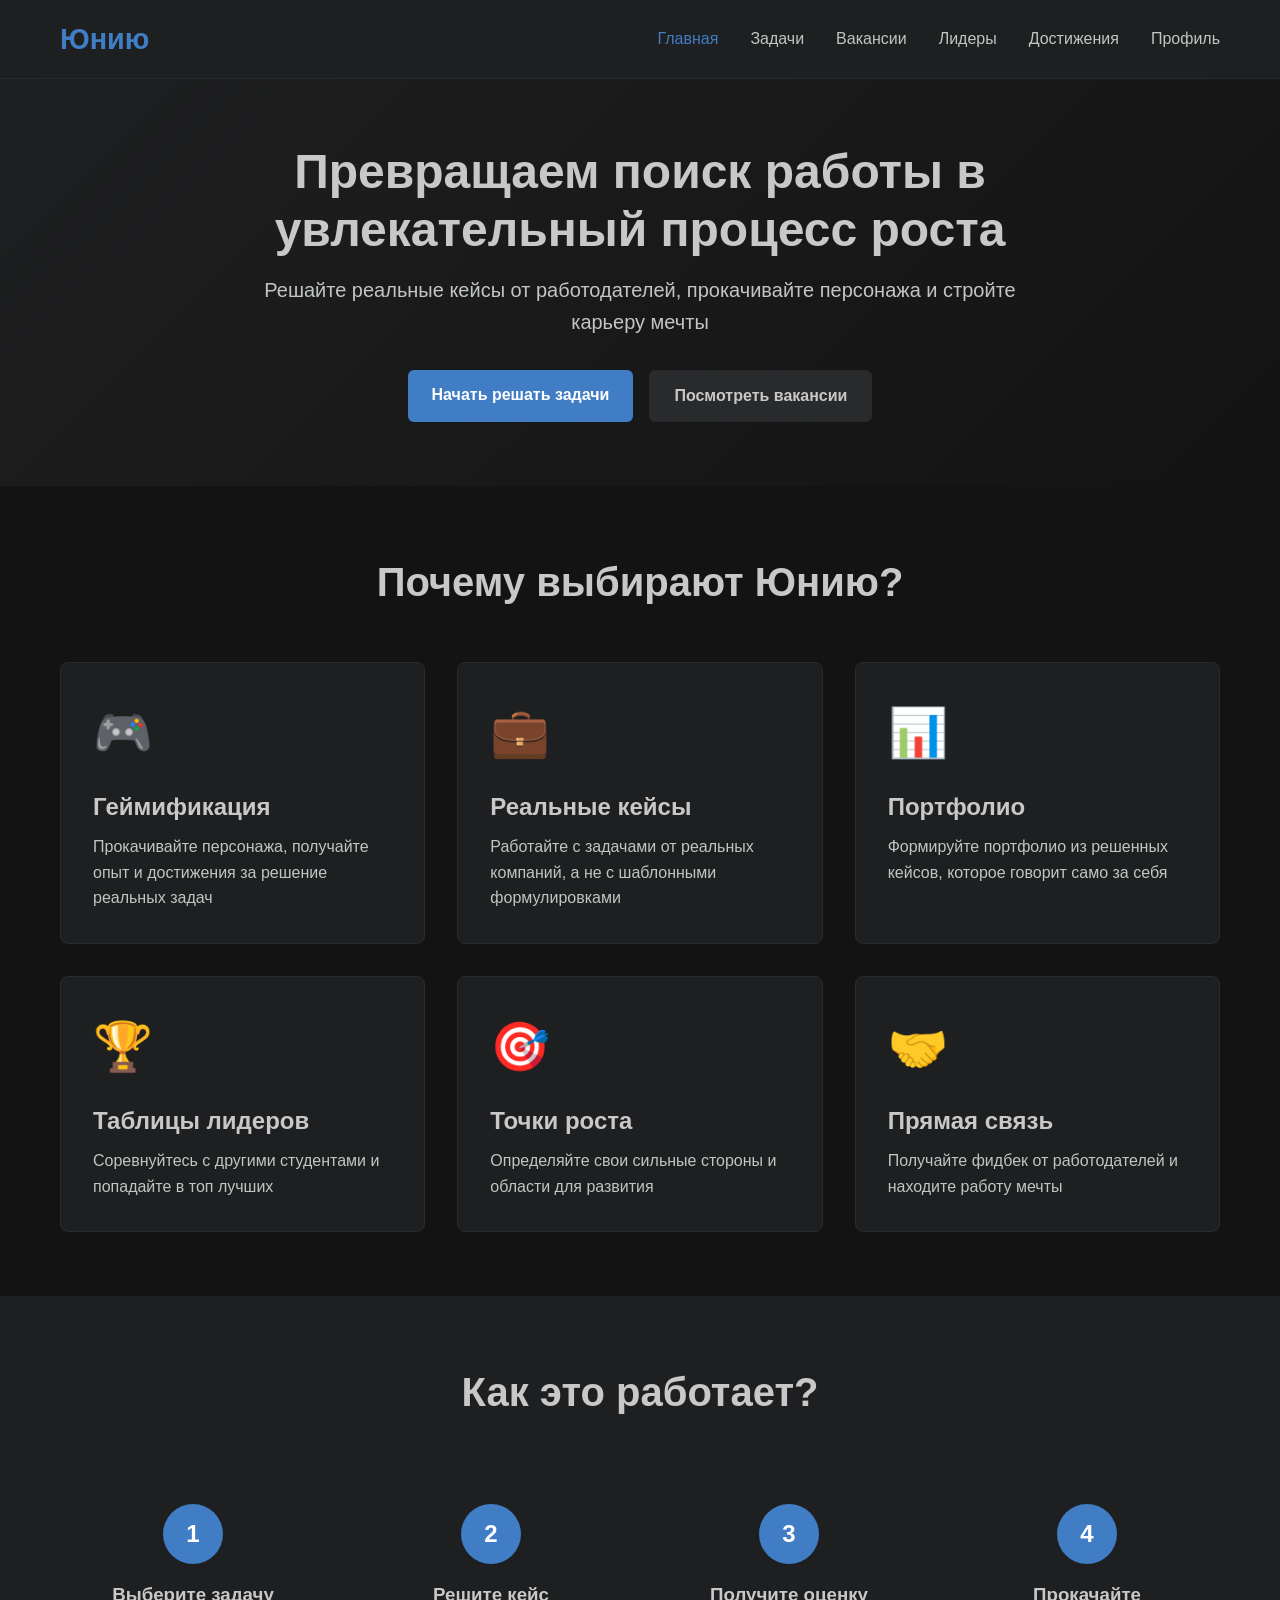
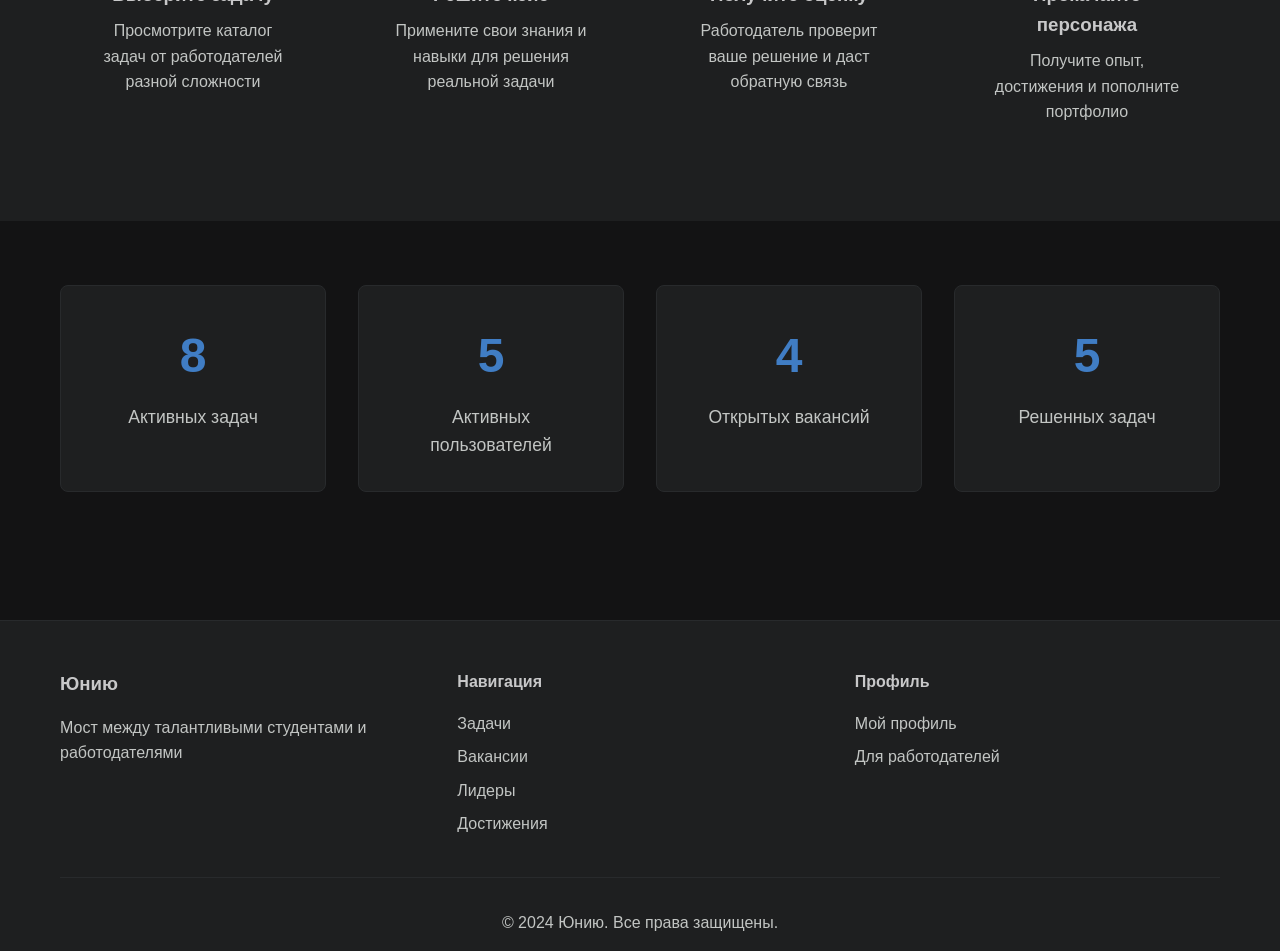
==== index.html @ 46f76412 "init commit" ====
<!DOCTYPE html>
<html lang="ru">
<head>
    <meta charset="UTF-8">
    <meta name="viewport" content="width=device-width, initial-scale=1.0">
    <title>Юнию - Платформа трудоустройства студентов</title>
    <link rel="stylesheet" href="styles.css">
</head>
<body>
    <header class="header">
        <div class="container">
            <div class="header-content">
                <div class="logo">
                    <h1>Юнию</h1>
                </div>
                <nav class="nav">
                    <a href="index.html" class="nav-link active">Главная</a>
                    <a href="tasks.html" class="nav-link">Задачи</a>
                    <a href="vacancies.html" class="nav-link">Вакансии</a>
                    <a href="leaderboard.html" class="nav-link">Лидеры</a>
                    <a href="achievements.html" class="nav-link">Достижения</a>
                    <a href="profile.html" class="nav-link">Профиль</a>
                </nav>
            </div>
        </div>
    </header>

    <main>
        <section class="hero">
            <div class="container">
                <div class="hero-content">
                    <h2 class="hero-title">Превращаем поиск работы в увлекательный процесс роста</h2>
                    <p class="hero-subtitle">Решайте реальные кейсы от работодателей, прокачивайте персонажа и стройте карьеру мечты</p>
                    <div class="hero-buttons">
                        <a href="tasks.html" class="btn btn-primary">Начать решать задачи</a>
                        <a href="vacancies.html" class="btn btn-secondary">Посмотреть вакансии</a>
                    </div>
                </div>
            </div>
        </section>

        <section class="features">
            <div class="container">
                <h2 class="section-title">Почему выбирают Юнию?</h2>
                <div class="features-grid">
                    <div class="feature-card">
                        <div class="feature-icon">🎮</div>
                        <h3>Геймификация</h3>
                        <p>Прокачивайте персонажа, получайте опыт и достижения за решение реальных задач</p>
                    </div>
                    <div class="feature-card">
                        <div class="feature-icon">💼</div>
                        <h3>Реальные кейсы</h3>
                        <p>Работайте с задачами от реальных компаний, а не с шаблонными формулировками</p>
                    </div>
                    <div class="feature-card">
                        <div class="feature-icon">📊</div>
                        <h3>Портфолио</h3>
                        <p>Формируйте портфолио из решенных кейсов, которое говорит само за себя</p>
                    </div>
                    <div class="feature-card">
                        <div class="feature-icon">🏆</div>
                        <h3>Таблицы лидеров</h3>
                        <p>Соревнуйтесь с другими студентами и попадайте в топ лучших</p>
                    </div>
                    <div class="feature-card">
                        <div class="feature-icon">🎯</div>
                        <h3>Точки роста</h3>
                        <p>Определяйте свои сильные стороны и области для развития</p>
                    </div>
                    <div class="feature-card">
                        <div class="feature-icon">🤝</div>
                        <h3>Прямая связь</h3>
                        <p>Получайте фидбек от работодателей и находите работу мечты</p>
                    </div>
                </div>
            </div>
        </section>

        <section class="how-it-works">
            <div class="container">
                <h2 class="section-title">Как это работает?</h2>
                <div class="steps">
                    <div class="step">
                        <div class="step-number">1</div>
                        <h3>Выберите задачу</h3>
                        <p>Просмотрите каталог задач от работодателей разной сложности</p>
                    </div>
                    <div class="step">
                        <div class="step-number">2</div>
                        <h3>Решите кейс</h3>
                        <p>Примените свои знания и навыки для решения реальной задачи</p>
                    </div>
                    <div class="step">
                        <div class="step-number">3</div>
                        <h3>Получите оценку</h3>
                        <p>Работодатель проверит ваше решение и даст обратную связь</p>
                    </div>
                    <div class="step">
                        <div class="step-number">4</div>
                        <h3>Прокачайте персонажа</h3>
                        <p>Получите опыт, достижения и пополните портфолио</p>
                    </div>
                </div>
            </div>
        </section>

        <section class="stats">
            <div class="container">
                <div class="stats-grid">
                    <div class="stat-item">
                        <div class="stat-number" id="stat-tasks">0</div>
                        <div class="stat-label">Активных задач</div>
                    </div>
                    <div class="stat-item">
                        <div class="stat-number" id="stat-users">0</div>
                        <div class="stat-label">Активных пользователей</div>
                    </div>
                    <div class="stat-item">
                        <div class="stat-number" id="stat-vacancies">0</div>
                        <div class="stat-label">Открытых вакансий</div>
                    </div>
                    <div class="stat-item">
                        <div class="stat-number" id="stat-solved">0</div>
                        <div class="stat-label">Решенных задач</div>
                    </div>
                </div>
            </div>
        </section>
    </main>

    <footer class="footer">
        <div class="container">
            <div class="footer-content">
                <div class="footer-section">
                    <h3>Юнию</h3>
                    <p>Мост между талантливыми студентами и работодателями</p>
                </div>
                <div class="footer-section">
                    <h4>Навигация</h4>
                    <a href="tasks.html">Задачи</a>
                    <a href="vacancies.html">Вакансии</a>
                    <a href="leaderboard.html">Лидеры</a>
                    <a href="achievements.html">Достижения</a>
                </div>
                <div class="footer-section">
                    <h4>Профиль</h4>
                    <a href="profile.html">Мой профиль</a>
                    <a href="employer-profile.html">Для работодателей</a>
                </div>
            </div>
            <div class="footer-bottom">
                <p>&copy; 2024 Юнию. Все права защищены.</p>
            </div>
        </div>
    </footer>

    <script src="data.js"></script>
    <script src="script.js"></script>
    <script>
        // Обновление статистики на главной
        document.addEventListener('DOMContentLoaded', function() {
            if (typeof appData !== 'undefined') {
                document.getElementById('stat-tasks').textContent = appData.tasks.filter(t => t.status === 'active').length;
                document.getElementById('stat-users').textContent = appData.users.length;
                document.getElementById('stat-vacancies').textContent = appData.vacancies.filter(v => v.status === 'open').length;
                document.getElementById('stat-solved').textContent = appData.solutions.filter(s => s.status === 'approved').length;
            }
        });
    </script>
</body>
</html>
---- styles.css ----
/* Reset and Base Styles */
* {
    margin: 0;
    padding: 0;
    box-sizing: border-box;
}

:root {
    --accent: #407dc4;
    --bg-black: #131314;
    --dark-gray-1: #1e1f20;
    --dark-gray-2: #282a2c;
    --gray-white: #c2c5c3;
    --white: #c8c8c9;
}

body {
    font-family: -apple-system, BlinkMacSystemFont, 'Segoe UI', Roboto, Oxygen, Ubuntu, Cantarell, sans-serif;
    background-color: var(--bg-black);
    color: var(--white);
    line-height: 1.6;
    min-height: 100vh;
}

.container {
    max-width: 1200px;
    margin: 0 auto;
    padding: 0 20px;
}

/* Header */
.header {
    background-color: var(--dark-gray-1);
    border-bottom: 1px solid var(--dark-gray-2);
    padding: 1rem 0;
    position: sticky;
    top: 0;
    z-index: 100;
}

.header-content {
    display: flex;
    justify-content: space-between;
    align-items: center;
}

.logo h1 {
    color: var(--accent);
    font-size: 1.8rem;
    font-weight: bold;
}

.nav {
    display: flex;
    gap: 2rem;
}

.nav-link {
    color: var(--gray-white);
    text-decoration: none;
    transition: color 0.3s;
    font-weight: 500;
}

.nav-link:hover,
.nav-link.active {
    color: var(--accent);
}

/* Buttons */
.btn {
    display: inline-block;
    padding: 0.75rem 1.5rem;
    border-radius: 6px;
    text-decoration: none;
    font-weight: 600;
    transition: all 0.3s;
    border: none;
    cursor: pointer;
    font-size: 1rem;
}

.btn-primary {
    background-color: var(--accent);
    color: white;
}

.btn-primary:hover {
    background-color: #3569a8;
    transform: translateY(-2px);
}

.btn-secondary {
    background-color: var(--dark-gray-2);
    color: var(--white);
    border: 1px solid var(--dark-gray-2);
}

.btn-secondary:hover {
    background-color: var(--dark-gray-1);
    border-color: var(--accent);
}

.btn-outline {
    background-color: transparent;
    border: 1px solid var(--accent);
    color: var(--accent);
}

.btn-outline:hover {
    background-color: var(--accent);
    color: white;
}

/* Hero Section */
.hero {
    padding: 4rem 0;
    background: linear-gradient(135deg, var(--dark-gray-1) 0%, var(--bg-black) 100%);
}

.hero-content {
    text-align: center;
    max-width: 800px;
    margin: 0 auto;
}

.hero-title {
    font-size: 3rem;
    margin-bottom: 1rem;
    color: var(--white);
    line-height: 1.2;
}

.hero-subtitle {
    font-size: 1.25rem;
    color: var(--gray-white);
    margin-bottom: 2rem;
}

.hero-buttons {
    display: flex;
    gap: 1rem;
    justify-content: center;
    flex-wrap: wrap;
}

/* Features Section */
.features {
    padding: 4rem 0;
}

.section-title {
    text-align: center;
    font-size: 2.5rem;
    margin-bottom: 3rem;
    color: var(--white);
}

.features-grid {
    display: grid;
    grid-template-columns: repeat(auto-fit, minmax(300px, 1fr));
    gap: 2rem;
}

.feature-card {
    background-color: var(--dark-gray-1);
    padding: 2rem;
    border-radius: 8px;
    border: 1px solid var(--dark-gray-2);
    transition: transform 0.3s, border-color 0.3s;
}

.feature-card:hover {
    transform: translateY(-5px);
    border-color: var(--accent);
}

.feature-icon {
    font-size: 3rem;
    margin-bottom: 1rem;
}

.feature-card h3 {
    color: var(--white);
    margin-bottom: 0.5rem;
    font-size: 1.5rem;
}

.feature-card p {
    color: var(--gray-white);
}

/* How It Works */
.how-it-works {
    padding: 4rem 0;
    background-color: var(--dark-gray-1);
}

.steps {
    display: grid;
    grid-template-columns: repeat(auto-fit, minmax(250px, 1fr));
    gap: 2rem;
}

.step {
    text-align: center;
    padding: 2rem;
}

.step-number {
    width: 60px;
    height: 60px;
    background-color: var(--accent);
    border-radius: 50%;
    display: flex;
    align-items: center;
    justify-content: center;
    font-size: 1.5rem;
    font-weight: bold;
    margin: 0 auto 1rem;
    color: white;
}

.step h3 {
    color: var(--white);
    margin-bottom: 0.5rem;
}

.step p {
    color: var(--gray-white);
}

/* Stats Section */
.stats {
    padding: 4rem 0;
}

.stats-grid {
    display: grid;
    grid-template-columns: repeat(auto-fit, minmax(200px, 1fr));
    gap: 2rem;
}

.stat-item {
    text-align: center;
    padding: 2rem;
    background-color: var(--dark-gray-1);
    border-radius: 8px;
    border: 1px solid var(--dark-gray-2);
}

.stat-number {
    font-size: 3rem;
    font-weight: bold;
    color: var(--accent);
    margin-bottom: 0.5rem;
}

.stat-label {
    color: var(--gray-white);
    font-size: 1.1rem;
}

/* Cards */
.card {
    background-color: var(--dark-gray-1);
    border: 1px solid var(--dark-gray-2);
    border-radius: 8px;
    padding: 1.5rem;
    transition: all 0.3s;
}

.card:hover {
    border-color: var(--accent);
    transform: translateY(-3px);
}

.card-title {
    color: var(--white);
    font-size: 1.5rem;
    margin-bottom: 0.5rem;
}

.card-subtitle {
    color: var(--gray-white);
    font-size: 0.9rem;
    margin-bottom: 1rem;
}

.card-content {
    color: var(--gray-white);
    margin-bottom: 1rem;
}

/* Task Cards */
.task-card {
    background-color: var(--dark-gray-1);
    border: 1px solid var(--dark-gray-2);
    border-radius: 8px;
    padding: 1.5rem;
    margin-bottom: 1.5rem;
    transition: all 0.3s;
}

.task-card:hover {
    border-color: var(--accent);
    transform: translateX(5px);
}

.task-header {
    display: flex;
    justify-content: space-between;
    align-items: start;
    margin-bottom: 1rem;
}

.task-title {
    color: var(--white);
    font-size: 1.3rem;
    margin-bottom: 0.5rem;
}

.task-company {
    color: var(--accent);
    font-size: 0.9rem;
}

.task-difficulty {
    padding: 0.25rem 0.75rem;
    border-radius: 12px;
    font-size: 0.85rem;
    font-weight: 600;
}

.difficulty-easy {
    background-color: #2d5016;
    color: #7cb342;
}

.difficulty-medium {
    background-color: #5d4037;
    color: #ff9800;
}

.difficulty-hard {
    background-color: #b71c1c;
    color: #ef5350;
}

.task-meta {
    display: flex;
    gap: 1.5rem;
    margin-top: 1rem;
    color: var(--gray-white);
    font-size: 0.9rem;
}

.task-meta span {
    display: flex;
    align-items: center;
    gap: 0.5rem;
}

/* Profile */
.profile-header {
    background-color: var(--dark-gray-1);
    padding: 3rem 0;
    border-bottom: 1px solid var(--dark-gray-2);
}

.profile-info {
    display: flex;
    gap: 2rem;
    align-items: center;
}

.avatar {
    width: 120px;
    height: 120px;
    border-radius: 50%;
    background-color: var(--accent);
    display: flex;
    align-items: center;
    justify-content: center;
    font-size: 3rem;
    color: white;
    border: 3px solid var(--dark-gray-2);
}

.profile-details h2 {
    color: var(--white);
    font-size: 2rem;
    margin-bottom: 0.5rem;
}

.profile-stats {
    display: flex;
    gap: 2rem;
    margin-top: 1rem;
}

.profile-stat {
    text-align: center;
}

.profile-stat-value {
    font-size: 1.5rem;
    font-weight: bold;
    color: var(--accent);
}

.profile-stat-label {
    color: var(--gray-white);
    font-size: 0.9rem;
}

/* Leaderboard */
.leaderboard-table {
    width: 100%;
    border-collapse: collapse;
    background-color: var(--dark-gray-1);
    border-radius: 8px;
    overflow: hidden;
}

.leaderboard-table th {
    background-color: var(--dark-gray-2);
    color: var(--white);
    padding: 1rem;
    text-align: left;
    font-weight: 600;
}

.leaderboard-table td {
    padding: 1rem;
    border-bottom: 1px solid var(--dark-gray-2);
    color: var(--gray-white);
}

.leaderboard-table tr:hover {
    background-color: var(--dark-gray-2);
}

.leaderboard-rank {
    font-weight: bold;
    color: var(--accent);
    width: 60px;
}

.leaderboard-filters {
    display: flex;
    gap: 1rem;
    margin-bottom: 2rem;
    flex-wrap: wrap;
}

.filter-btn {
    padding: 0.5rem 1rem;
    background-color: var(--dark-gray-1);
    border: 1px solid var(--dark-gray-2);
    color: var(--gray-white);
    border-radius: 6px;
    cursor: pointer;
    transition: all 0.3s;
}

.filter-btn:hover,
.filter-btn.active {
    background-color: var(--accent);
    border-color: var(--accent);
    color: white;
}

/* Achievements */
.achievements-grid {
    display: grid;
    grid-template-columns: repeat(auto-fill, minmax(250px, 1fr));
    gap: 1.5rem;
}

.achievement-card {
    background-color: var(--dark-gray-1);
    border: 1px solid var(--dark-gray-2);
    border-radius: 8px;
    padding: 1.5rem;
    text-align: center;
    transition: all 0.3s;
}

.achievement-card.unlocked {
    border-color: var(--accent);
    background-color: var(--dark-gray-2);
}

.achievement-card.locked {
    opacity: 0.5;
}

.achievement-icon {
    font-size: 3rem;
    margin-bottom: 1rem;
}

.achievement-title {
    color: var(--white);
    font-size: 1.2rem;
    margin-bottom: 0.5rem;
}

.achievement-desc {
    color: var(--gray-white);
    font-size: 0.9rem;
}

/* Vacancies */
.vacancy-card {
    background-color: var(--dark-gray-1);
    border: 1px solid var(--dark-gray-2);
    border-radius: 8px;
    padding: 1.5rem;
    margin-bottom: 1.5rem;
    transition: all 0.3s;
}

.vacancy-card:hover {
    border-color: var(--accent);
    transform: translateX(5px);
}

.vacancy-header {
    display: flex;
    justify-content: space-between;
    align-items: start;
    margin-bottom: 1rem;
}

.vacancy-title {
    color: var(--white);
    font-size: 1.3rem;
    margin-bottom: 0.5rem;
}

.vacancy-company {
    color: var(--accent);
    font-size: 1rem;
}

.vacancy-salary {
    color: var(--accent);
    font-weight: bold;
    font-size: 1.2rem;
}

.vacancy-tags {
    display: flex;
    gap: 0.5rem;
    flex-wrap: wrap;
    margin-top: 1rem;
}

.tag {
    padding: 0.25rem 0.75rem;
    background-color: var(--dark-gray-2);
    border-radius: 12px;
    font-size: 0.85rem;
    color: var(--gray-white);
}

/* Forms */
.form-group {
    margin-bottom: 1.5rem;
}

.form-label {
    display: block;
    color: var(--white);
    margin-bottom: 0.5rem;
    font-weight: 500;
}

.form-input,
.form-textarea,
.form-select {
    width: 100%;
    padding: 0.75rem;
    background-color: var(--dark-gray-2);
    border: 1px solid var(--dark-gray-2);
    border-radius: 6px;
    color: var(--white);
    font-size: 1rem;
    font-family: inherit;
}

.form-input:focus,
.form-textarea:focus,
.form-select:focus {
    outline: none;
    border-color: var(--accent);
}

.form-textarea {
    resize: vertical;
    min-height: 120px;
}

/* Footer */
.footer {
    background-color: var(--dark-gray-1);
    border-top: 1px solid var(--dark-gray-2);
    padding: 3rem 0 1rem;
    margin-top: 4rem;
}

.footer-content {
    display: grid;
    grid-template-columns: repeat(auto-fit, minmax(250px, 1fr));
    gap: 2rem;
    margin-bottom: 2rem;
}

.footer-section h3,
.footer-section h4 {
    color: var(--white);
    margin-bottom: 1rem;
}

.footer-section a {
    display: block;
    color: var(--gray-white);
    text-decoration: none;
    margin-bottom: 0.5rem;
    transition: color 0.3s;
}

.footer-section a:hover {
    color: var(--accent);
}

.footer-section p {
    color: var(--gray-white);
}

.footer-bottom {
    text-align: center;
    padding-top: 2rem;
    border-top: 1px solid var(--dark-gray-2);
    color: var(--gray-white);
}

/* Page Header */
.page-header {
    background-color: var(--dark-gray-1);
    padding: 2rem 0;
    border-bottom: 1px solid var(--dark-gray-2);
    margin-bottom: 2rem;
}

.page-header h1 {
    color: var(--white);
    font-size: 2.5rem;
    margin-bottom: 0.5rem;
}

.page-header p {
    color: var(--gray-white);
}

/* Content Section */
.content-section {
    padding: 2rem 0;
}

/* Badge */
.badge {
    display: inline-block;
    padding: 0.25rem 0.75rem;
    border-radius: 12px;
    font-size: 0.85rem;
    font-weight: 600;
}

.badge-success {
    background-color: #2d5016;
    color: #7cb342;
}

.badge-warning {
    background-color: #5d4037;
    color: #ff9800;
}

.badge-danger {
    background-color: #b71c1c;
    color: #ef5350;
}

.badge-info {
    background-color: #1565c0;
    color: #64b5f6;
}

/* Progress Bar */
.progress-bar {
    width: 100%;
    height: 8px;
    background-color: var(--dark-gray-2);
    border-radius: 4px;
    overflow: hidden;
    margin: 0.5rem 0;
}

.progress-fill {
    height: 100%;
    background-color: var(--accent);
    transition: width 0.3s;
}

/* Level Display */
.level-display {
    display: inline-flex;
    align-items: center;
    gap: 0.5rem;
    padding: 0.5rem 1rem;
    background-color: var(--dark-gray-2);
    border-radius: 6px;
}

.level-number {
    font-size: 1.5rem;
    font-weight: bold;
    color: var(--accent);
}

.level-label {
    color: var(--gray-white);
}

/* Responsive */
@media (max-width: 768px) {
    .header-content {
        flex-direction: column;
        gap: 1rem;
    }

    .nav {
        flex-wrap: wrap;
        justify-content: center;
    }

    .hero-title {
        font-size: 2rem;
    }

    .hero-buttons {
        flex-direction: column;
    }

    .profile-info {
        flex-direction: column;
        text-align: center;
    }

    .task-header,
    .vacancy-header {
        flex-direction: column;
    }
}
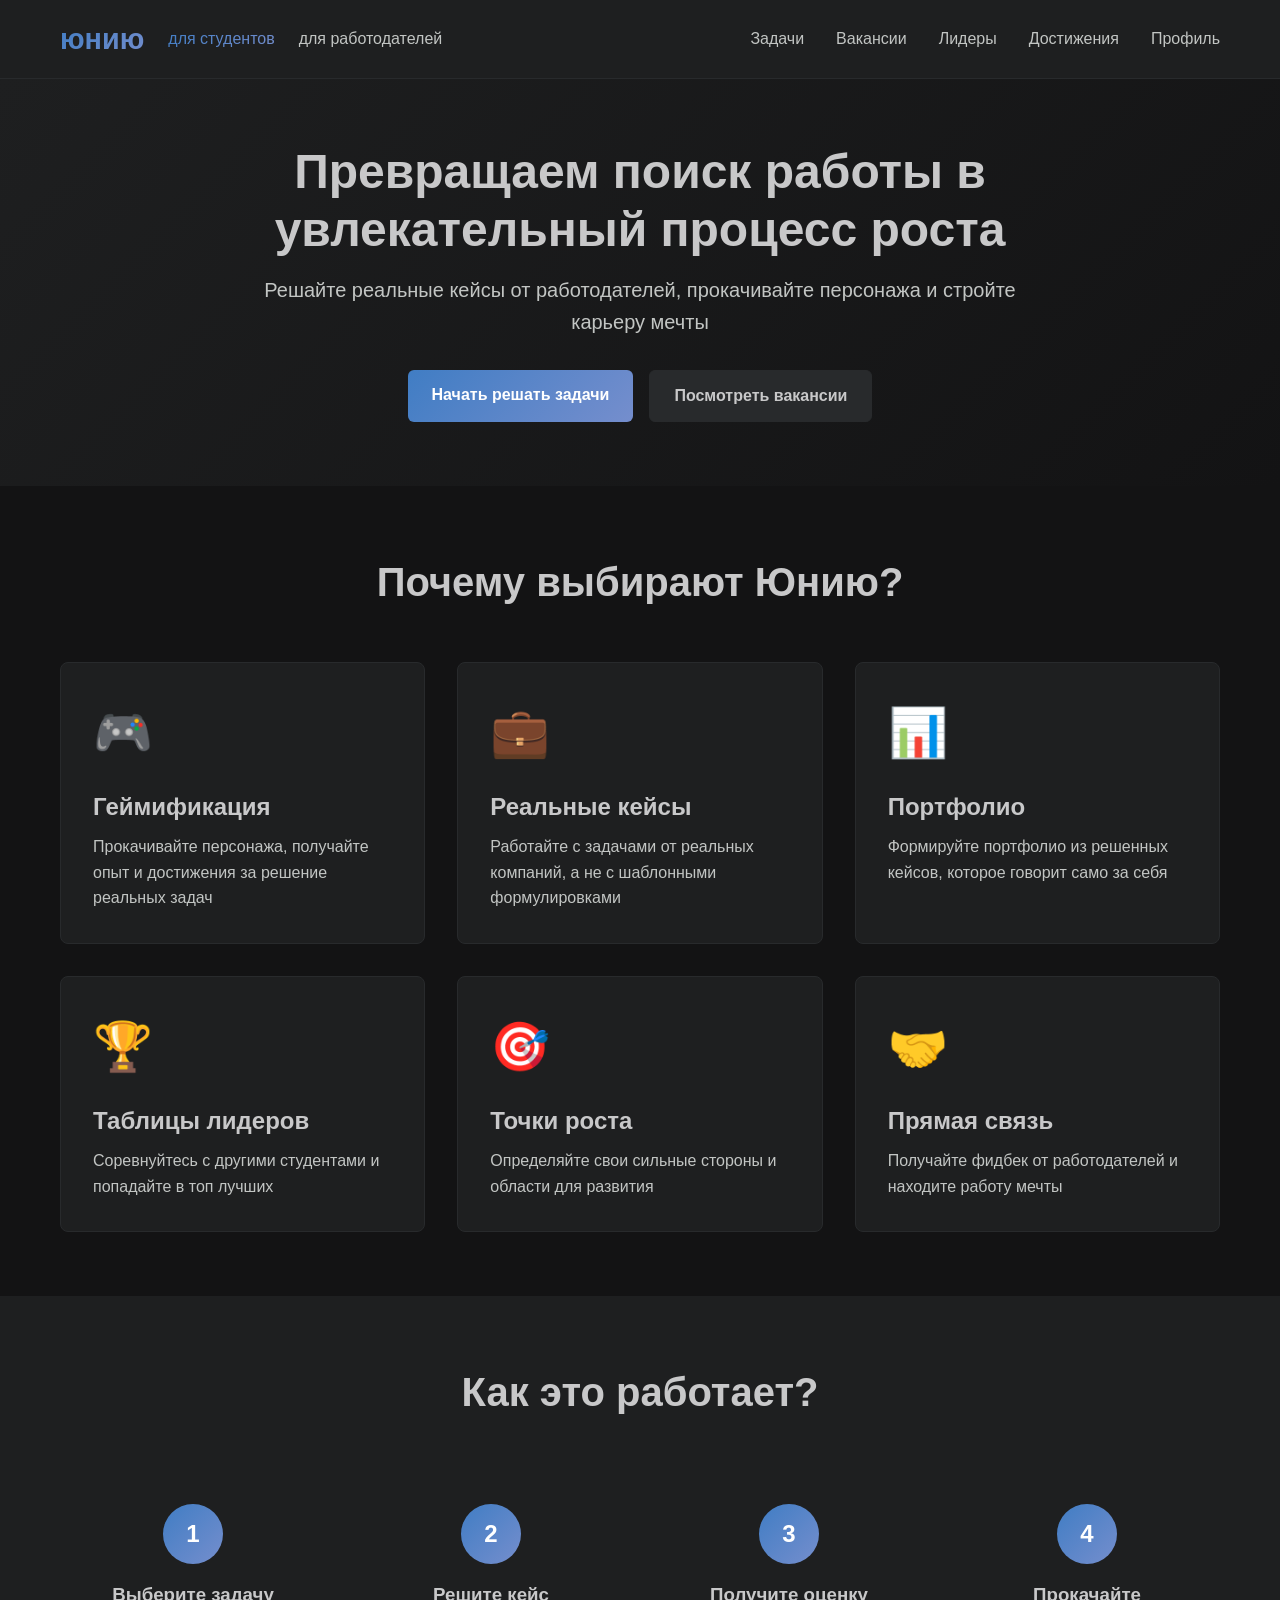
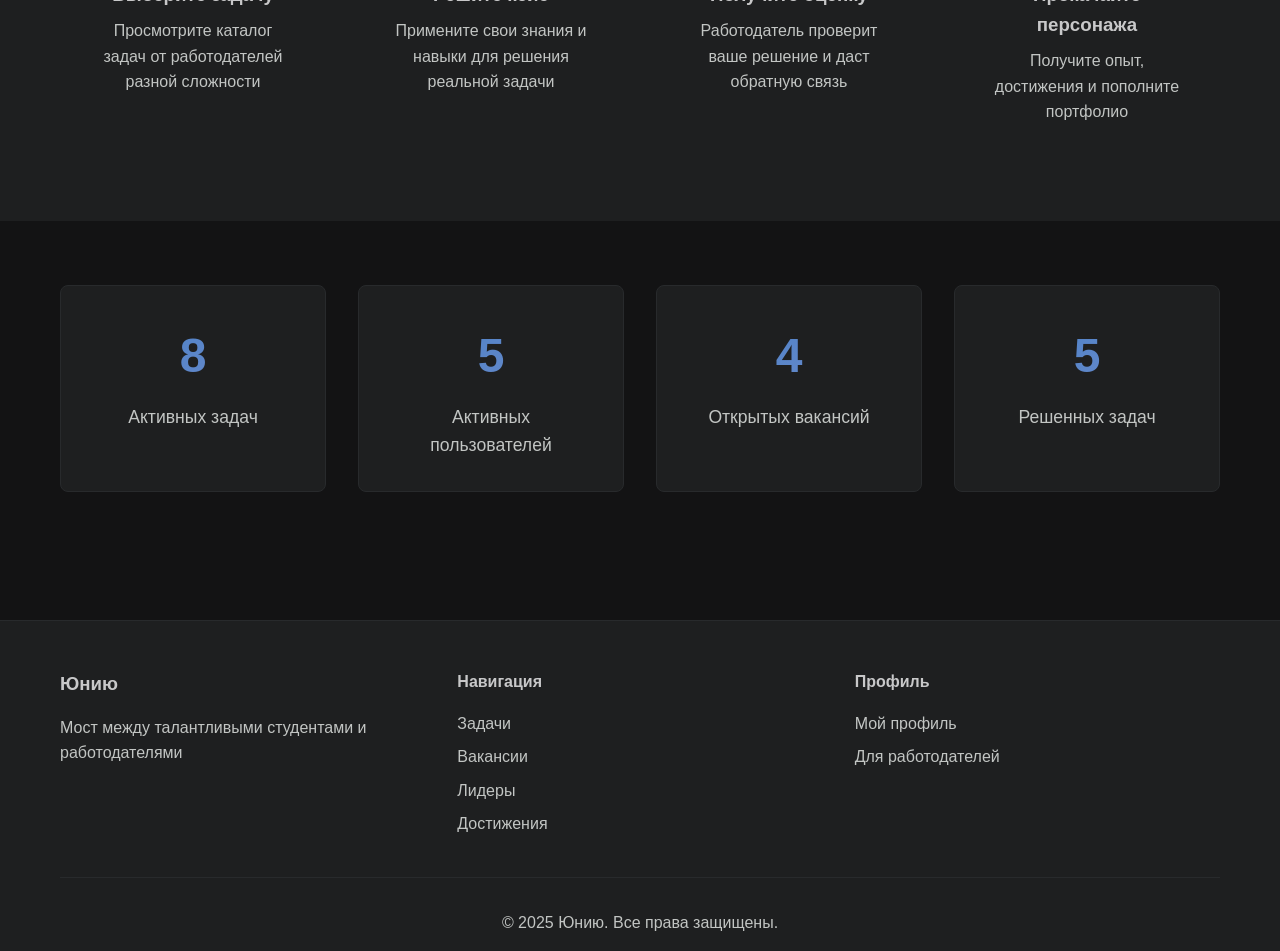
==== commit 003ae5c1: "change design" ====
--- a/index.html
+++ b/index.html
@@ -10,11 +10,14 @@
     <header class="header">
         <div class="container">
             <div class="header-content">
-                <div class="logo">
-                    <h1>Юнию</h1>
+                <div class="logo" style="display: flex; align-items: center; gap: 1.5rem;">
+                    <h1>юнию</h1>
+                    <div style="display: flex; gap: 1.5rem; align-items: center;">
+                        <a href="index.html" class="nav-link active">для студентов</a>
+                        <a href="employer-dashboard.html" class="nav-link">для работодателей</a>
+                    </div>
                 </div>
                 <nav class="nav">
-                    <a href="index.html" class="nav-link active">Главная</a>
                     <a href="tasks.html" class="nav-link">Задачи</a>
                     <a href="vacancies.html" class="nav-link">Вакансии</a>
                     <a href="leaderboard.html" class="nav-link">Лидеры</a>
@@ -146,11 +149,11 @@
                 <div class="footer-section">
                     <h4>Профиль</h4>
                     <a href="profile.html">Мой профиль</a>
-                    <a href="employer-profile.html">Для работодателей</a>
+                    <a href="employer-dashboard.html">Для работодателей</a>
                 </div>
             </div>
             <div class="footer-bottom">
-                <p>&copy; 2024 Юнию. Все права защищены.</p>
+                <p>&copy; 2025 Юнию. Все права защищены.</p>
             </div>
         </div>
     </footer>
@@ -170,4 +173,3 @@
     </script>
 </body>
 </html>
-
--- a/styles.css
+++ b/styles.css
@@ -7,6 +7,7 @@
 
 :root {
     --accent: #407dc4;
+    --accent-gradient: linear-gradient(135deg, #407dc4 0%, #758ECD 100%);
     --bg-black: #131314;
     --dark-gray-1: #1e1f20;
     --dark-gray-2: #282a2c;
@@ -45,7 +46,10 @@
 }
 
 .logo h1 {
-    color: var(--accent);
+    background: var(--accent-gradient);
+    -webkit-background-clip: text;
+    -webkit-text-fill-color: transparent;
+    background-clip: text;
     font-size: 1.8rem;
     font-weight: bold;
 }
@@ -64,7 +68,10 @@
 
 .nav-link:hover,
 .nav-link.active {
-    color: var(--accent);
+    background: var(--accent-gradient);
+    -webkit-background-clip: text;
+    -webkit-text-fill-color: transparent;
+    background-clip: text;
 }
 
 /* Buttons */
@@ -81,13 +88,31 @@
 }
 
 .btn-primary {
-    background-color: var(--accent);
+    background: var(--accent-gradient);
     color: white;
+    position: relative;
+    overflow: hidden;
+}
+
+.btn-primary::before {
+    content: '';
+    position: absolute;
+    top: 0;
+    left: 0;
+    right: 0;
+    bottom: 0;
+    background: rgba(255, 255, 255, 0.1);
+    opacity: 0;
+    transition: opacity 0.3s;
+}
+
+.btn-primary:hover::before {
+    opacity: 1;
 }
 
 .btn-primary:hover {
-    background-color: #3569a8;
-    transform: translateY(-2px);
+    transform: translateY(-2px) scale(1.02);
+    box-shadow: 0 4px 20px rgba(64, 125, 196, 0.4);
 }
 
 .btn-secondary {
@@ -99,6 +124,8 @@
 .btn-secondary:hover {
     background-color: var(--dark-gray-1);
     border-color: var(--accent);
+    box-shadow: 0 4px 20px rgba(64, 125, 196, 0.3);
+    transform: translateY(-2px) scale(1.02);
 }
 
 .btn-outline {
@@ -108,8 +135,13 @@
 }
 
 .btn-outline:hover {
-    background-color: var(--accent);
+    box-shadow: 0 4px 20px rgba(64, 125, 196, 0.3);
+}
+
+.btn-outline:hover {
+    background: var(--accent-gradient);
     color: white;
+    transform: translateY(-2px) scale(1.02);
 }
 
 /* Hero Section */
@@ -171,8 +203,9 @@
 }
 
 .feature-card:hover {
-    transform: translateY(-5px);
+    transform: translateY(-5px) scale(1.02);
     border-color: var(--accent);
+    box-shadow: 0 4px 20px rgba(64, 125, 196, 0.3);
 }
 
 .feature-icon {
@@ -210,7 +243,7 @@
 .step-number {
     width: 60px;
     height: 60px;
-    background-color: var(--accent);
+    background: var(--accent-gradient);
     border-radius: 50%;
     display: flex;
     align-items: center;
@@ -219,6 +252,15 @@
     font-weight: bold;
     margin: 0 auto 1rem;
     color: white;
+    transition: transform 0.3s;
+}
+
+.step-number:hover {
+    box-shadow: 0 4px 20px rgba(64, 125, 196, 0.4);
+}
+
+.step-number:hover {
+    transform: scale(1.1);
 }
 
 .step h3 {
@@ -252,7 +294,10 @@
 .stat-number {
     font-size: 3rem;
     font-weight: bold;
-    color: var(--accent);
+    background: var(--accent-gradient);
+    -webkit-background-clip: text;
+    -webkit-text-fill-color: transparent;
+    background-clip: text;
     margin-bottom: 0.5rem;
 }
 
@@ -272,7 +317,8 @@
 
 .card:hover {
     border-color: var(--accent);
-    transform: translateY(-3px);
+    transform: translateY(-3px) scale(1.01);
+    box-shadow: 0 4px 20px rgba(64, 125, 196, 0.3);
 }
 
 .card-title {
@@ -304,7 +350,8 @@
 
 .task-card:hover {
     border-color: var(--accent);
-    transform: translateX(5px);
+    transform: translateX(5px) scale(1.01);
+    box-shadow: 0 4px 20px rgba(64, 125, 196, 0.3);
 }
 
 .task-header {
@@ -321,7 +368,10 @@
 }
 
 .task-company {
-    color: var(--accent);
+    background: var(--accent-gradient);
+    -webkit-background-clip: text;
+    -webkit-text-fill-color: transparent;
+    background-clip: text;
     font-size: 0.9rem;
 }
 
@@ -378,7 +428,7 @@
     width: 120px;
     height: 120px;
     border-radius: 50%;
-    background-color: var(--accent);
+    background: var(--accent-gradient);
     display: flex;
     align-items: center;
     justify-content: center;
@@ -406,7 +456,10 @@
 .profile-stat-value {
     font-size: 1.5rem;
     font-weight: bold;
-    color: var(--accent);
+    background: var(--accent-gradient);
+    -webkit-background-clip: text;
+    -webkit-text-fill-color: transparent;
+    background-clip: text;
 }
 
 .profile-stat-label {
@@ -443,7 +496,10 @@
 
 .leaderboard-rank {
     font-weight: bold;
-    color: var(--accent);
+    background: var(--accent-gradient);
+    -webkit-background-clip: text;
+    -webkit-text-fill-color: transparent;
+    background-clip: text;
     width: 60px;
 }
 
@@ -464,11 +520,17 @@
     transition: all 0.3s;
 }
 
+.filter-btn:hover {
+    box-shadow: 0 4px 20px rgba(64, 125, 196, 0.3);
+}
+
 .filter-btn:hover,
 .filter-btn.active {
-    background-color: var(--accent);
+    background: var(--accent-gradient);
     border-color: var(--accent);
     color: white;
+    transform: translateY(-2px) scale(1.05);
+    box-shadow: 0 4px 20px rgba(64, 125, 196, 0.4);
 }
 
 /* Achievements */
@@ -492,6 +554,11 @@
     background-color: var(--dark-gray-2);
 }
 
+.achievement-card:hover {
+    transform: translateY(-3px) scale(1.02);
+    box-shadow: 0 4px 20px rgba(64, 125, 196, 0.3);
+}
+
 .achievement-card.locked {
     opacity: 0.5;
 }
@@ -524,7 +591,8 @@
 
 .vacancy-card:hover {
     border-color: var(--accent);
-    transform: translateX(5px);
+    transform: translateX(5px) scale(1.01);
+    box-shadow: 0 4px 20px rgba(64, 125, 196, 0.3);
 }
 
 .vacancy-header {
@@ -541,12 +609,18 @@
 }
 
 .vacancy-company {
-    color: var(--accent);
+    background: var(--accent-gradient);
+    -webkit-background-clip: text;
+    -webkit-text-fill-color: transparent;
+    background-clip: text;
     font-size: 1rem;
 }
 
 .vacancy-salary {
-    color: var(--accent);
+    background: var(--accent-gradient);
+    -webkit-background-clip: text;
+    -webkit-text-fill-color: transparent;
+    background-clip: text;
     font-weight: bold;
     font-size: 1.2rem;
 }
@@ -596,6 +670,8 @@
 .form-select:focus {
     outline: none;
     border-color: var(--accent);
+    box-shadow: 0 0 0 3px rgba(64, 125, 196, 0.2);
+    transform: scale(1.01);
 }
 
 .form-textarea {
@@ -633,7 +709,10 @@
 }
 
 .footer-section a:hover {
-    color: var(--accent);
+    background: var(--accent-gradient);
+    -webkit-background-clip: text;
+    -webkit-text-fill-color: transparent;
+    background-clip: text;
 }
 
 .footer-section p {
@@ -711,7 +790,7 @@
 
 .progress-fill {
     height: 100%;
-    background-color: var(--accent);
+    background: var(--accent-gradient);
     transition: width 0.3s;
 }
 
@@ -728,11 +807,45 @@
 .level-number {
     font-size: 1.5rem;
     font-weight: bold;
-    color: var(--accent);
+    background: var(--accent-gradient);
+    -webkit-background-clip: text;
+    -webkit-text-fill-color: transparent;
+    background-clip: text;
 }
 
 .level-label {
     color: var(--gray-white);
+}
+
+/* Glass effect for interactive elements */
+.btn,
+.filter-btn,
+.card,
+.task-card,
+.vacancy-card,
+.feature-card,
+.achievement-card {
+    position: relative;
+}
+
+.btn::before,
+.filter-btn::before {
+    content: '';
+    position: absolute;
+    top: 0;
+    left: 0;
+    right: 0;
+    bottom: 0;
+    background: rgba(255, 255, 255, 0.05);
+    border-radius: inherit;
+    opacity: 0;
+    transition: opacity 0.3s;
+    pointer-events: none;
+}
+
+.btn:hover::before,
+.filter-btn:hover::before {
+    opacity: 1;
 }
 
 /* Responsive */
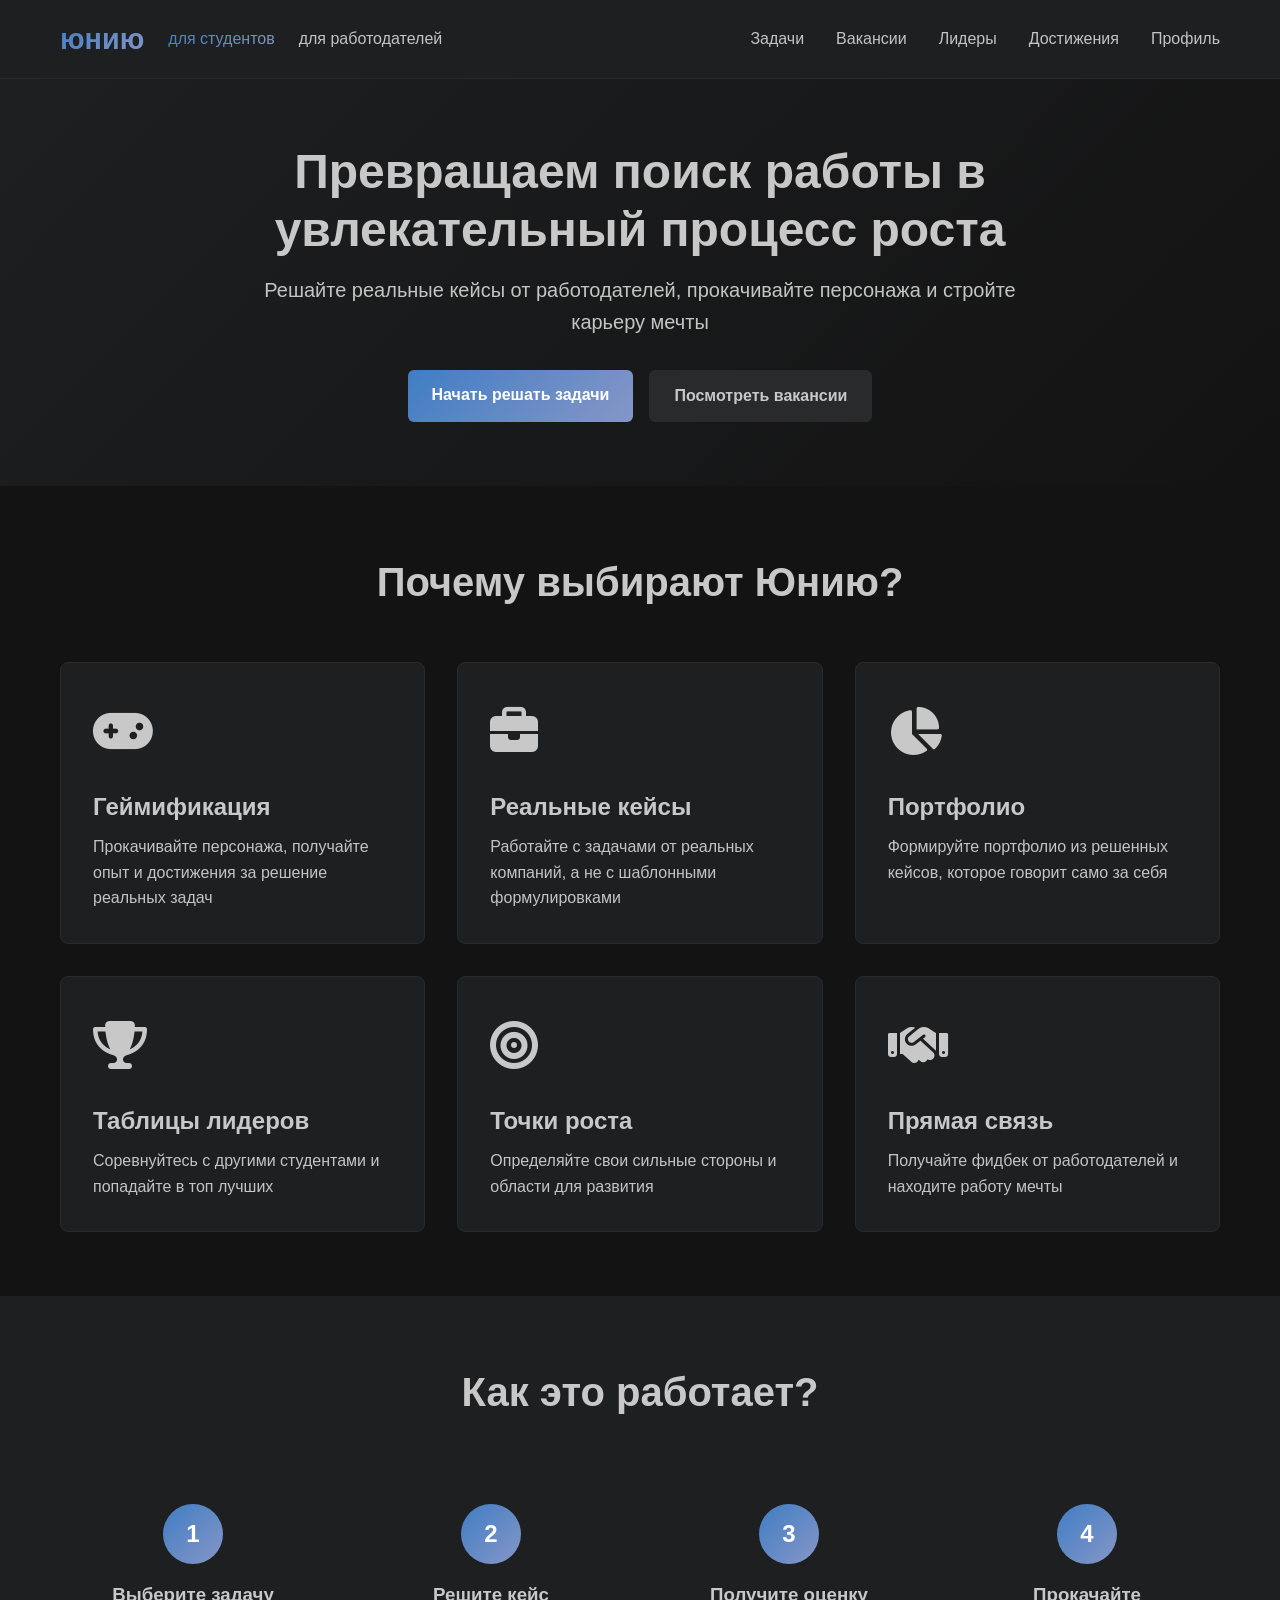
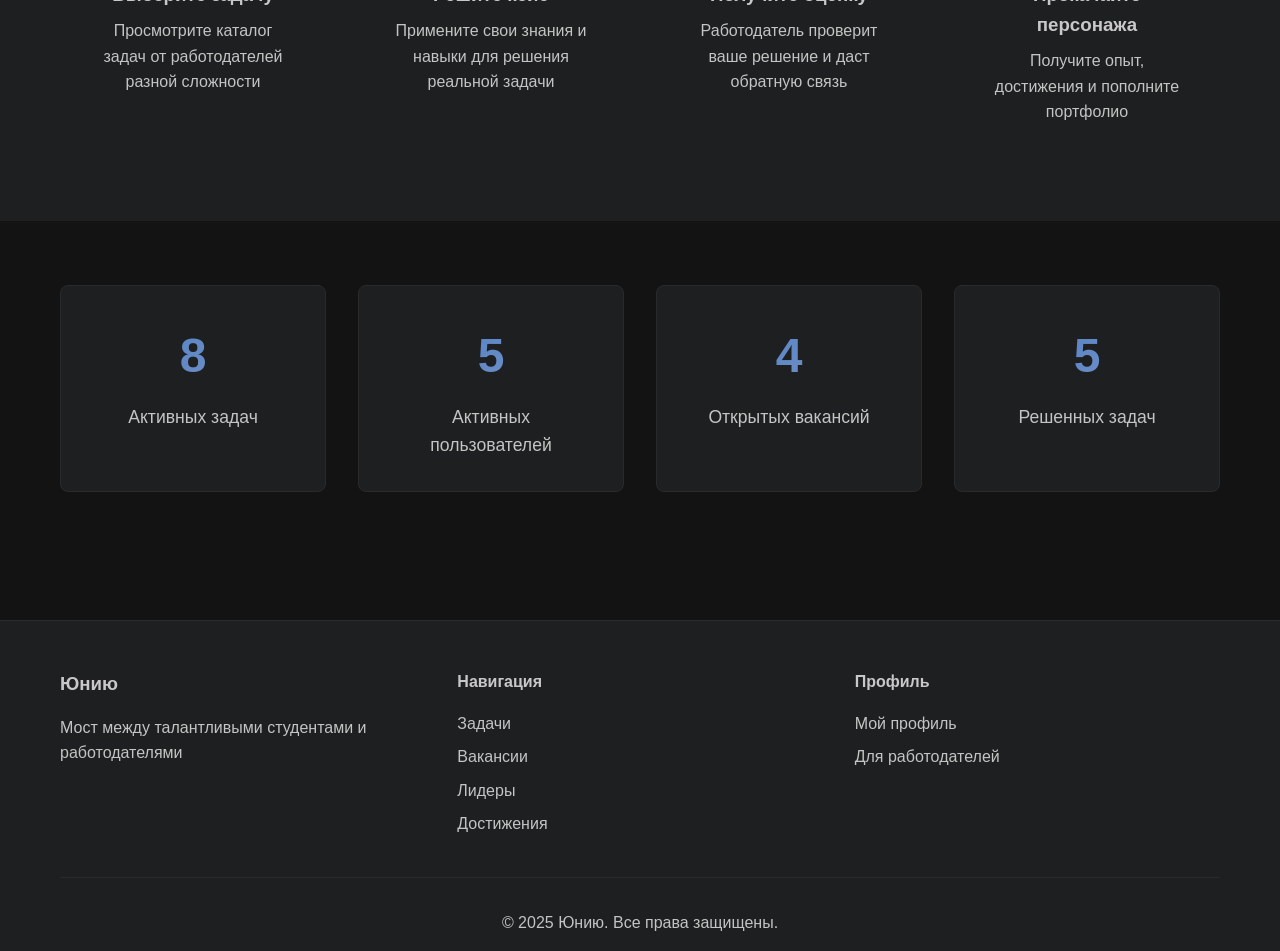
==== commit 36c46866: "change colors and some pages" ====
--- a/index.html
+++ b/index.html
@@ -5,6 +5,7 @@
     <meta name="viewport" content="width=device-width, initial-scale=1.0">
     <title>Юнию - Платформа трудоустройства студентов</title>
     <link rel="stylesheet" href="styles.css">
+    <link rel="stylesheet" href="https://cdnjs.cloudflare.com/ajax/libs/font-awesome/6.4.0/css/all.min.css">
 </head>
 <body>
     <header class="header">
@@ -47,32 +48,32 @@
                 <h2 class="section-title">Почему выбирают Юнию?</h2>
                 <div class="features-grid">
                     <div class="feature-card">
-                        <div class="feature-icon">🎮</div>
+                        <div class="feature-icon"><i class="fa-solid fa-gamepad"></i></div>
                         <h3>Геймификация</h3>
                         <p>Прокачивайте персонажа, получайте опыт и достижения за решение реальных задач</p>
                     </div>
                     <div class="feature-card">
-                        <div class="feature-icon">💼</div>
+                        <div class="feature-icon"><i class="fa-solid fa-briefcase"></i></div>
                         <h3>Реальные кейсы</h3>
                         <p>Работайте с задачами от реальных компаний, а не с шаблонными формулировками</p>
                     </div>
                     <div class="feature-card">
-                        <div class="feature-icon">📊</div>
+                        <div class="feature-icon"><i class="fa-solid fa-chart-pie"></i></div>
                         <h3>Портфолио</h3>
                         <p>Формируйте портфолио из решенных кейсов, которое говорит само за себя</p>
                     </div>
                     <div class="feature-card">
-                        <div class="feature-icon">🏆</div>
+                        <div class="feature-icon"><i class="fa-solid fa-trophy"></i></div>
                         <h3>Таблицы лидеров</h3>
                         <p>Соревнуйтесь с другими студентами и попадайте в топ лучших</p>
                     </div>
                     <div class="feature-card">
-                        <div class="feature-icon">🎯</div>
+                        <div class="feature-icon"><i class="fa-solid fa-bullseye"></i></div>
                         <h3>Точки роста</h3>
                         <p>Определяйте свои сильные стороны и области для развития</p>
                     </div>
                     <div class="feature-card">
-                        <div class="feature-icon">🤝</div>
+                        <div class="feature-icon"><i class="fa-solid fa-handshake"></i></div>
                         <h3>Прямая связь</h3>
                         <p>Получайте фидбек от работодателей и находите работу мечты</p>
                     </div>
--- a/styles.css
+++ b/styles.css
@@ -7,7 +7,7 @@
 
 :root {
     --accent: #407dc4;
-    --accent-gradient: linear-gradient(135deg, #407dc4 0%, #758ECD 100%);
+    --accent-gradient: linear-gradient(135deg, #407dc4 0%, #8696c7 100%);
     --bg-black: #131314;
     --dark-gray-1: #1e1f20;
     --dark-gray-2: #282a2c;
